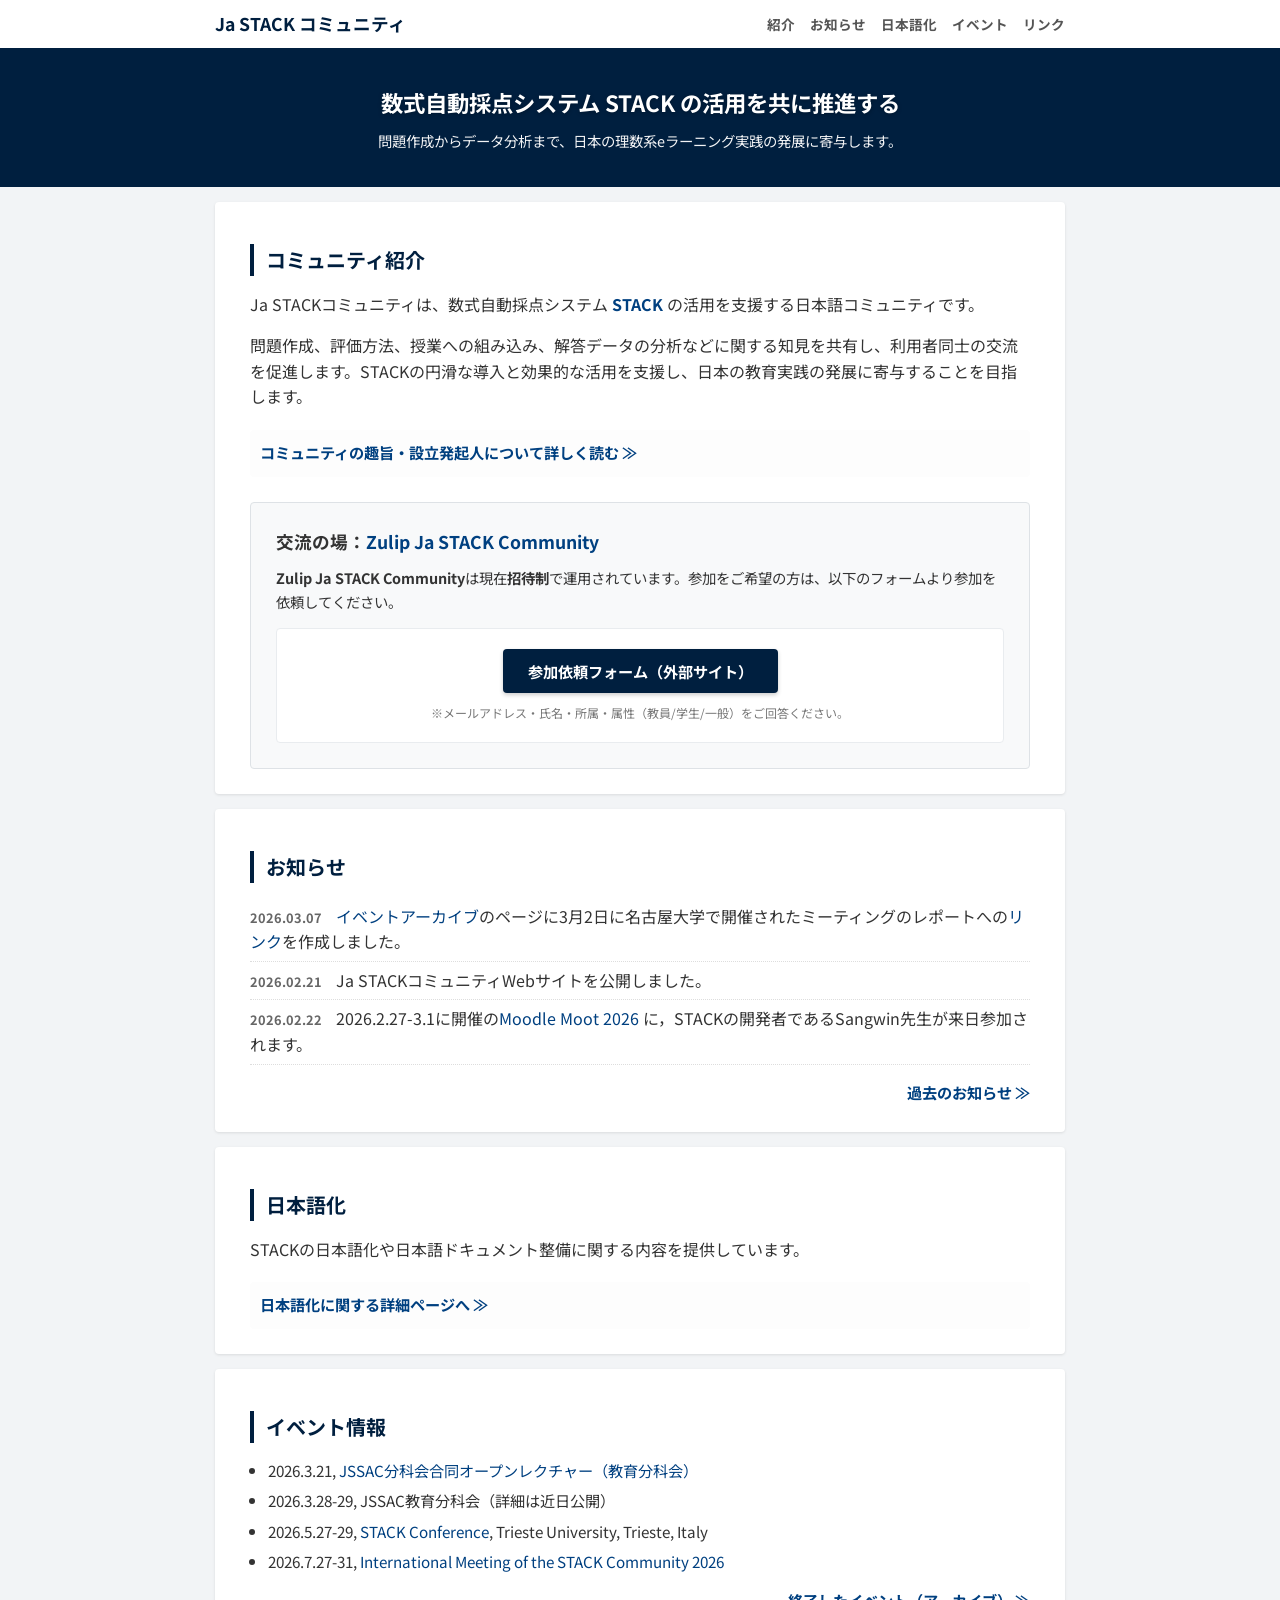
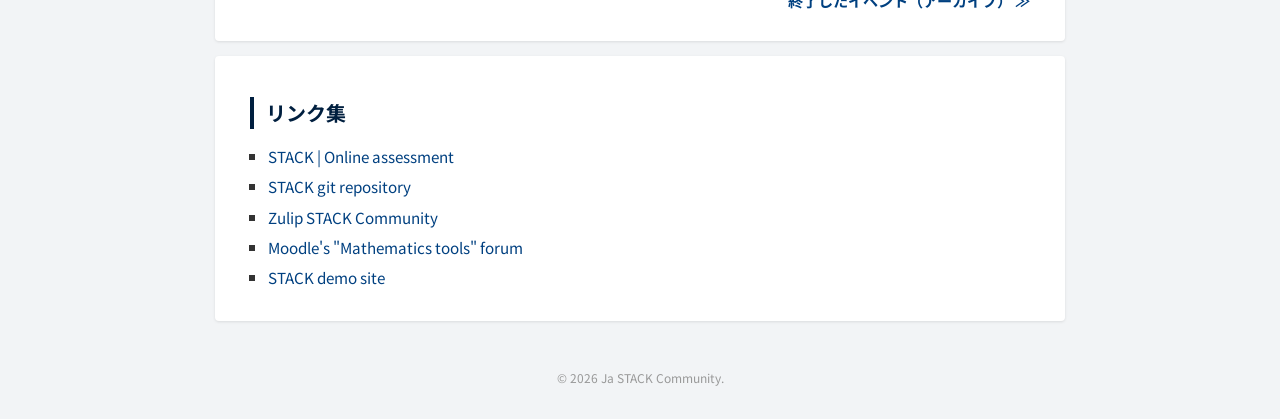
==== index.html @ c094d453 "Update event link for Nagoya meeting report" ====
<!DOCTYPE html>
<html lang="ja">
<head>
    <meta charset="UTF-8">
    <meta name="viewport" content="width=device-width, initial-scale=1.0">
    <title>Ja STACK コミュニティ | STACK活用支援</title>
    <link rel="stylesheet" href="style.css">
    <link rel="preconnect" href="https://fonts.googleapis.com">
    <link rel="preconnect" href="https://fonts.gstatic.com" crossorigin>
    <link href="https://fonts.googleapis.com/css2?family=Noto+Sans+JP:wght@400;700&display=swap" rel="stylesheet">
</head>
<body>

    <header>
        <div class="container">
            <h1><a href="#">Ja STACK コミュニティ</a></h1>
            <nav>
                <ul>
                    <li><a href="#about">紹介</a></li>
                    <li><a href="#news">お知らせ</a></li>
                    <li><a href="#japanese">日本語化</a></li> <li><a href="#events">イベント</a></li>
                    <li><a href="#links">リンク</a></li>
                </ul>
            </nav>
        </div>
    </header>

    <section class="hero">
        <div class="container">
            <h2 class="hero-title">数式自動採点システム STACK の活用を共に推進する</h2>
            <p class="hero-text">問題作成からデータ分析まで、日本の理数系eラーニング実践の発展に寄与します。</p>
        </div>
    </section>

    <main class="container">
        
        <section id="about" class="content-section">
            <h2>コミュニティ紹介</h2>
            <div class="about-summary">
                <p>Ja STACKコミュニティは、数式自動採点システム <strong><a href="https://stack-assessment.org/" target="_blank">STACK</a></strong> の活用を支援する日本語コミュニティです。</p>
                <p>問題作成、評価方法、授業への組み込み、解答データの分析などに関する知見を共有し、利用者同士の交流を促進します。STACKの円滑な導入と効果的な活用を支援し、日本の教育実践の発展に寄与することを目指します。</p>
        
                <div class="concept-link-area">
                    <a href="concept.html" class="more-link">コミュニティの趣旨・設立発起人について詳しく読む ≫</a>
                </div>
            </div>
    
            <div class="platform-box">
                <h3>交流の場：<a href="https://ja-stack-assessment.zulipchat.com/login/" target="_blank">Zulip Ja STACK Community</a></h3>
                    <div class="join-info">
                        <p><strong>Zulip Ja STACK Community</strong>は現在<strong>招待制</strong>で運用されています。参加をご希望の方は、以下のフォームより参加を依頼してください。</p>
                        <div class="form-link-area">
                            <a href="https://forms.gle/62MUxvwn8ZezqgQv7" class="form-btn" target="_blank">参加依頼フォーム（外部サイト）</a>
                            <p class="form-details">※メールアドレス・氏名・所属・属性（教員/学生/一般）をご回答ください。</p>
                        </div>
                    </div>
            </div>
        </section>

        <!--
        <section id="news" class="content-section">
            <h2>お知らせ</h2>
            <ul class="list-unstyled">
                <li><span class="date">2026.02.10</span> <strong>当サイトは現在プレオープン期間中です。正式公開をお待ちください。</strong></li>
                <li><span class="date">2026.02.10</span> <a href="#">お知らせ1</a></li>
            </ul>
        </section>
        -->
        <section id="news" class="content-section">
            <h2>お知らせ</h2>
            <ul class="list-unstyled">
                <li><span class="date">2026.03.07</span> <a href="https://ja-stack-community.github.io/events_archive.html" target="_blank">イベントアーカイブ</a>のページに3月2日に名古屋大学で開催されたミーティングのレポートへの<a href="https://stack-assessment.org/Events/2026-03-03-Nagoya/" target="_blank">リンク</a>を作成しました。</li>
                <li><span class="date">2026.02.21</span> Ja STACKコミュニティWebサイトを公開しました。</li>
                <li><span class="date">2026.02.22</span> 2026.2.27-3.1に開催の<a href="https://moodlejapan.org/course/view.php?id=117" target="_blank">Moodle Moot 2026</a>
        に，STACKの開発者であるSangwin先生が来日参加されます。</li>
            </ul>

            <div class="archive-link-area">
                <a href="news_archive.html" class="more-link">過去のお知らせ ≫</a>
            </div>
        </section>

        <section id="japanese" class="content-section">
            <h2>日本語化</h2>
            <p>STACKの日本語化や日本語ドキュメント整備に関する内容を提供しています。</p>
            <div class="concept-link-area">
                <a href="japanese.html" class="more-link">日本語化に関する詳細ページへ ≫</a>
            </div>
        </section>

        <section id="events" class="content-section">
            <h2>イベント情報</h2>
            <ul class="standard-list">
                <li>2026.3.21, <a href="https://www.jssac.org/Joint/Conf/open_lecture_2025_6.html" target="_blank">JSSAC分科会合同オープンレクチャー（教育分科会）</a></li>
                <li>2026.3.28-29, JSSAC教育分科会（詳細は近日公開）</li>
                <li>2026.5.27-29, <a href="https://sites.google.com/view/stacktrieste2026/home" target="_blank">STACK Conference</a>, Trieste University, Trieste, Italy</li>
                <li>2026.7.27-31, <a href="https://stack-assessment.org/Events/2026-07-27-Conf-2026/" target="_blank">International Meeting of the STACK Community 2026</a></li>                
            </ul>

            <div class="archive-link-area">
                <a href="events_archive.html" class="more-link">終了したイベント（アーカイブ） ≫</a>
            </div>
        </section>

        <section id="links" class="content-section">
            <h2>リンク集</h2>
            <ul class="link-list">
                <li><a href="https://stack-assessment.org/" target="_blank">STACK | Online assessment</a></li>
                <li><a href="https://github.com/maths/moodle-qtype_stack" target="_blank">STACK git repository</a></li>
                <li><a href="https://stack-assessment.zulipchat.com/" target="_blank">Zulip STACK Community</a></li>
                <li><a href="https://moodle.org/mod/forum/view.php?id=752" target="_blank">Moodle's "Mathematics tools" forum</a></li>
                <li><a href="https://stack-demo.maths.ed.ac.uk/demo/" target="_blank">STACK demo site</a></li>
            </ul>
        </section>

    </main>

    <footer>
        <p>&copy; 2026 Ja STACK Community.</p>
    </footer>

</body>
</html>
---- style.css ----
/* 基本設定 */
body {
    font-family: 'Noto Sans JP', sans-serif;
    line-height: 1.6;
    color: #333;
    margin: 0;
    background-color: #f2f4f6;
}

.container {
    max-width: 850px;
    margin: 0 auto;
    padding: 0 20px;
}

a {
    color: #004080;
    text-decoration: none;
    transition: 0.2s;
}

a:hover {
    text-decoration: underline;
}

/* ヘッダー */
header {
    background-color: #fff;
    border-bottom: 2px solid #001f3f;
    padding: 10px 0;
    position: sticky;
    top: 0;
    z-index: 100;
}

header .container {
    display: flex;
    justify-content: space-between;
    align-items: center;
}

header h1 {
    margin: 0;
    font-size: 1.1rem;
}

header h1 a {
    color: #001f3f;
}

nav ul {
    list-style: none;
    display: flex;
    margin: 0;
    padding: 0;
}

nav ul li {
    margin-left: 15px;
}

nav ul li a {
    font-size: 0.85rem;
    font-weight: bold;
    color: #555;
}

/* ヒーローセクション */
.hero {
    background-color: #001f3f; 
    color: #ffffff;
    padding: 35px 0;
    text-align: center;
}

.hero-title {
    color: #ffffff !important;
    font-size: 1.4rem;
    margin: 0 0 8px 0;
    padding: 0;
    border: none;
    text-shadow: 0 1px 4px rgba(0,0,0,0.3);
}

.hero-text {
    color: #ffffff !important;
    margin: 0;
    font-size: 0.9rem;
    opacity: 0.95;
}

/* コンテンツ */
.content-section {
    background: #fff;
    padding: 25px 35px;
    margin: 15px 0;
    border-radius: 4px;
    box-shadow: 0 1px 3px rgba(0,0,0,0.1);
}

h2 {
    border-left: 4px solid #001f3f;
    padding-left: 12px;
    margin-bottom: 15px;
    font-size: 1.25rem;
    color: #001f3f;
}

/* 交流の場セクション（フォームリンク版） */
.platform-box {
    background: #f8f9fa;
    padding: 25px;
    border: 1px solid #dee2e6;
    border-radius: 4px;
    margin-top: 25px;
}

.platform-box h3 {
    margin: 0 0 10px 0;
    font-size: 1.1rem;
}

.join-info p {
    margin: 0 0 15px 0;
    font-size: 0.9rem;
}

.form-link-area {
    background: #fff;
    border: 1px solid #e9ecef;
    padding: 20px;
    text-align: center;
    border-radius: 4px;
}

.form-btn {
    display: inline-block;
    background: #001f3f;
    color: #fff !important;
    padding: 10px 25px;
    border-radius: 4px;
    font-weight: bold;
    font-size: 0.95rem;
    margin-bottom: 10px;
    text-decoration: none !important;
    box-shadow: 0 2px 4px rgba(0,0,0,0.2);
}

.form-btn:hover {
    background: #004080;
    transform: translateY(-1px);
    box-shadow: 0 4px 8px rgba(0,0,0,0.2);
}

.form-details {
    display: block;
    font-size: 0.75rem !important;
    color: #777;
    margin: 0 !important;
}

/* リストスタイル */
.list-unstyled {
    list-style: none;
    padding: 0;
    margin: 0;
}

.list-unstyled li {
    padding: 6px 0;
    border-bottom: 1px dotted #ddd;
}

.date {
    font-size: 0.8rem;
    margin-right: 10px;
    color: #666;
    font-weight: bold;
}

.standard-list, .link-list {
    padding-left: 18px;
    margin: 0;
}

.standard-list li, .link-list li {
    margin-bottom: 6px;
    font-size: 0.95rem;
}

.link-list {
    list-style-type: square;
}

/* フッター */
footer {
    text-align: center;
    padding: 20px 0;
    color: #999;
    font-size: 0.75rem;
}

/* レスポンシブ */
@media (max-width: 600px) {
    header .container {
        flex-direction: column;
    }
    nav ul {
        margin-top: 10px;
    }
    .hero-title {
        font-size: 1.2rem;
    }
    .content-section {
        padding: 20px;
    }
}
/* --- 趣旨説明ページ用追加デザイン --- */

/* 趣旨説明の記事エリア */
.concept-article {
    background: #fff;
    padding: 50px 60px;
    margin: 30px 0;
    line-height: 1.8;
    border-radius: 4px;
    box-shadow: 0 1px 3px rgba(0,0,0,0.1);
    font-family: 'Noto Serif JP', serif;
    color: #222;
}

.concept-title {
    text-align: center;
    border: none;
    padding: 0;
    font-size: 1.8rem;
    margin-bottom: 40px;
    color: #001f3f;
    font-family: 'Noto Sans JP', sans-serif;
}

.concept-article h3 {
    font-family: 'Noto Sans JP', sans-serif;
    border-left: 4px solid #001f3f;
    padding-left: 12px;
    margin-top: 40px;
    font-size: 1.25rem;
    color: #001f3f;
}

.concept-hr {
    border: 0;
    border-top: 1px solid #eee;
    margin: 40px 0;
}

/* 発起人リスト：1カラムに変更 */
.founder-list {
    list-style: none;
    padding: 0;
    margin: 20px 0;
}

.founder-list li {
    font-size: 0.95rem;
    padding: 8px 0;
    border-bottom: 1px solid #f5f5f5;
    font-family: 'Noto Sans JP', sans-serif; /* 氏名はゴシック系で見やすく */
}

/* リンクのデザイン */
.concept-link-area {
    margin-top: 15px;
}

.more-link {
    font-weight: bold;
    color: #004080;
    font-size: 0.95rem;
    border-bottom: 1px solid #004080;
    padding-bottom: 2px;
}

.more-link:hover {
    color: #d9534f;
    border-bottom-color: #d9534f;
    text-decoration: none;
}

.back-home {
    margin-top: 50px;
    text-align: center;
}

.btn-outline {
    display: inline-block;
    border: 2px solid #001f3f;
    color: #001f3f;
    padding: 10px 30px;
    border-radius: 4px;
    font-weight: bold;
    font-family: 'Noto Sans JP', sans-serif;
}

.btn-outline:hover {
    background: #001f3f;
    color: #fff;
    text-decoration: none;
}

/* レスポンシブ調整 */
@media (max-width: 600px) {
    .concept-article {
        padding: 30px 20px;
    }
    .founder-list {
        grid-template-columns: 1fr;
    }
}

/* トップページのリンクエリア */
.concept-link-area {
    margin-top: 20px;
    padding: 10px;
    background: #fdfdfd;
    border-radius: 4px;
}

.more-link {
    display: inline-block;
    font-weight: bold;
    color: #004080;
    font-size: 0.95rem;
    transition: 0.3s;
    border-bottom: 1px solid transparent;
}

.more-link:hover {
    color: #d9534f;
    border-bottom: 1px solid #d9534f;
    text-decoration: none;
}

.back-home {
    margin-top: 50px;
    text-align: center;
}

.btn-outline {
    display: inline-block;
    border: 2px solid #001f3f;
    color: #001f3f;
    padding: 10px 40px;
    border-radius: 4px;
    font-weight: bold;
    font-family: 'Noto Sans JP', sans-serif;
    transition: 0.3s;
}

.btn-outline:hover {
    background: #001f3f;
    color: #fff;
    text-decoration: none;
}

@media (max-width: 600px) {
    .concept-article {
        padding: 30px 20px;
    }
}
/* 準備中リボンのスタイル（修正版） */
/*
body::before {
    content: "PRE-OPEN / 準備中";
    position: fixed;
    top: 25px;
    right: -70px;
    transform: rotate(45deg);
    width: 350px;
    background-color: rgba(217, 83, 79, 0.95);
    color: white;
    text-align: center;
    line-height: 45px;
    font-size: 1rem;
    font-weight: bold;
    z-index: 1000;
    box-shadow: 0 2px 8px rgba(0,0,0,0.3);
    pointer-events: none;
    padding-left: 20px;
}
*/
/* アーカイブページ用のスタイル */
.archive-year {
    margin-bottom: 30px;
}

.archive-year h3 {
    font-size: 1.1rem;
    color: #001f3f;
    border-bottom: 1px solid #eee;
    padding-bottom: 5px;
    margin-bottom: 10px;
}

.archive-link-area {
    margin-top: 15px;
    text-align: right; /* 右寄せにすることで「次へ」のニュアンスを出す */
}
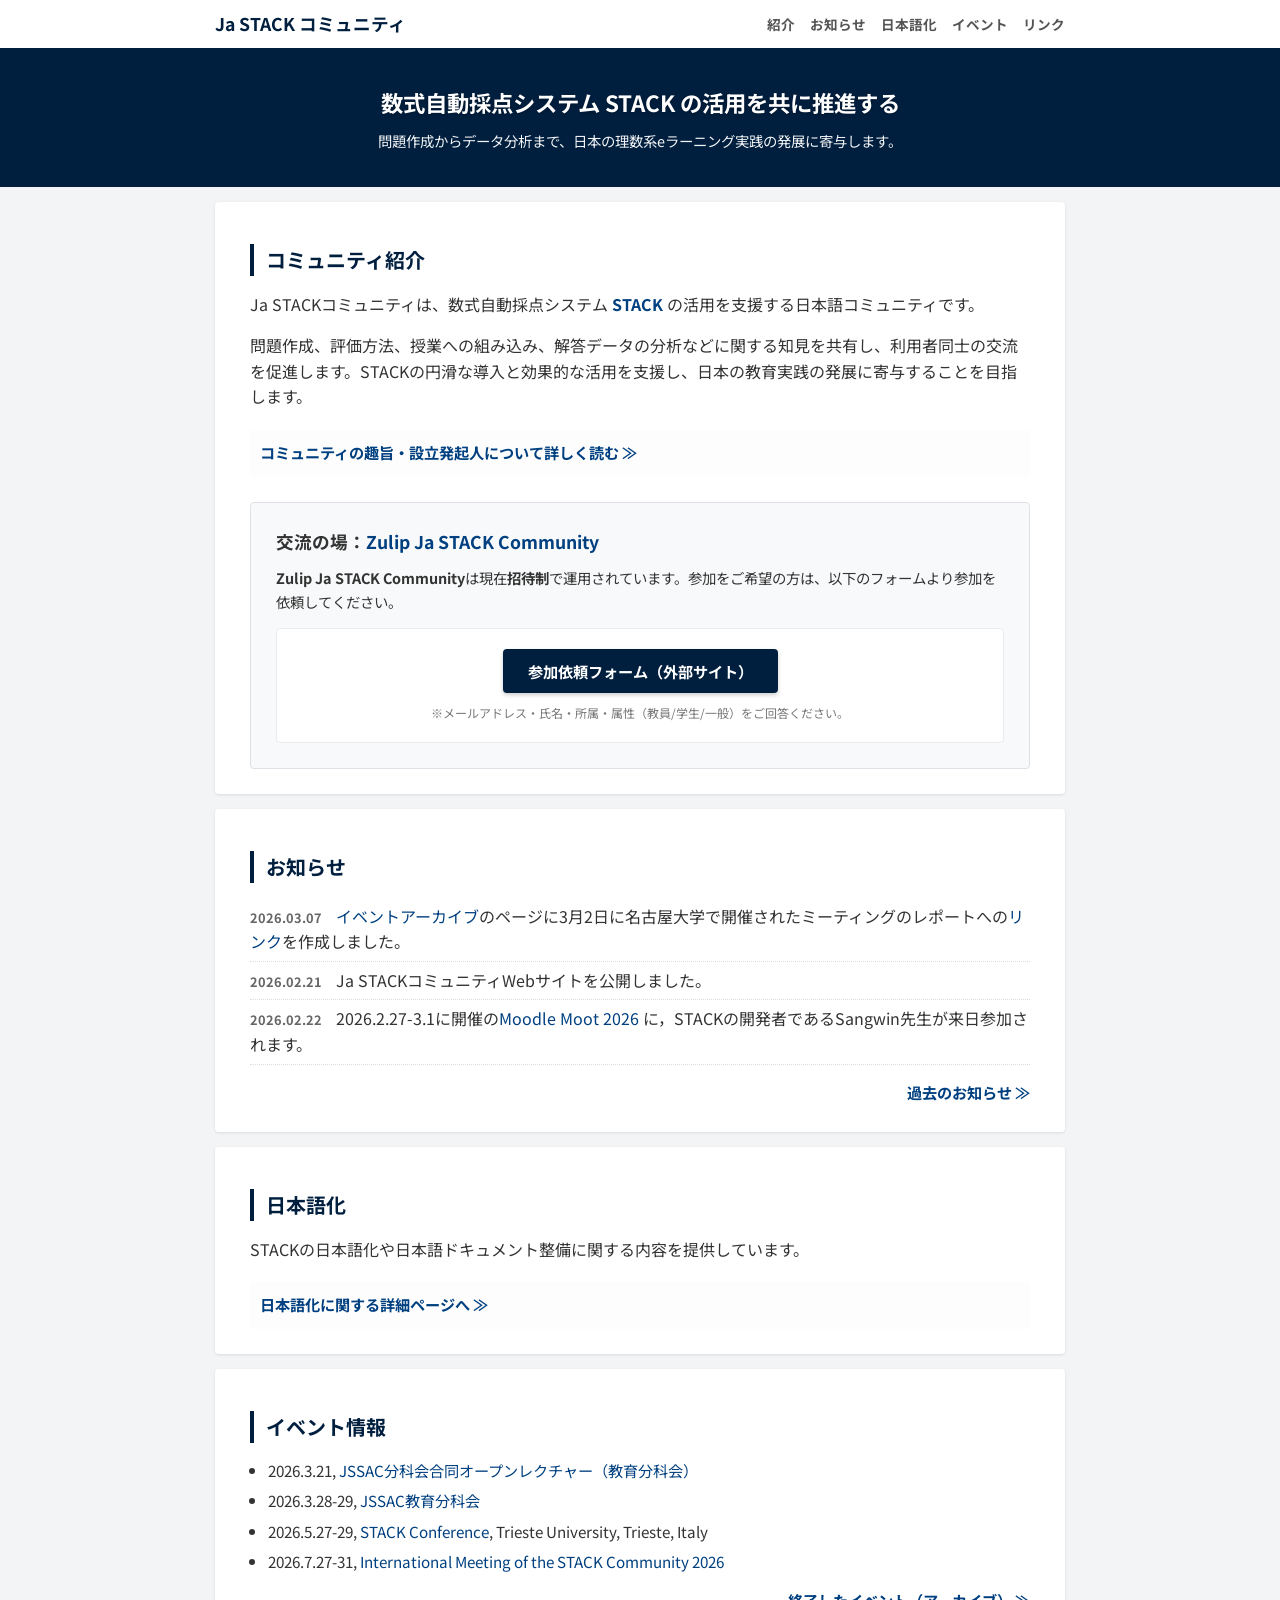
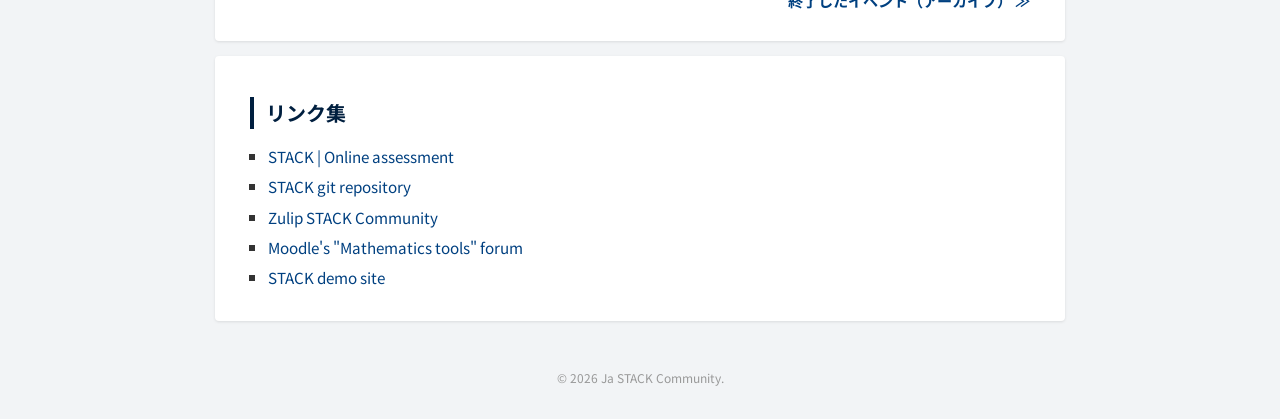
==== commit 7e8946e0: "Update event link for JSSAC教育分科会" ====
--- a/index.html
+++ b/index.html
@@ -92,7 +92,7 @@
             <h2>イベント情報</h2>
             <ul class="standard-list">
                 <li>2026.3.21, <a href="https://www.jssac.org/Joint/Conf/open_lecture_2025_6.html" target="_blank">JSSAC分科会合同オープンレクチャー（教育分科会）</a></li>
-                <li>2026.3.28-29, JSSAC教育分科会（詳細は近日公開）</li>
+                <li>2026.3.28-29, <a href="https://www.jssac.org/Education/Conf/edu202603.html" target="_blank">JSSAC教育分科会</a></li>
                 <li>2026.5.27-29, <a href="https://sites.google.com/view/stacktrieste2026/home" target="_blank">STACK Conference</a>, Trieste University, Trieste, Italy</li>
                 <li>2026.7.27-31, <a href="https://stack-assessment.org/Events/2026-07-27-Conf-2026/" target="_blank">International Meeting of the STACK Community 2026</a></li>                
             </ul>
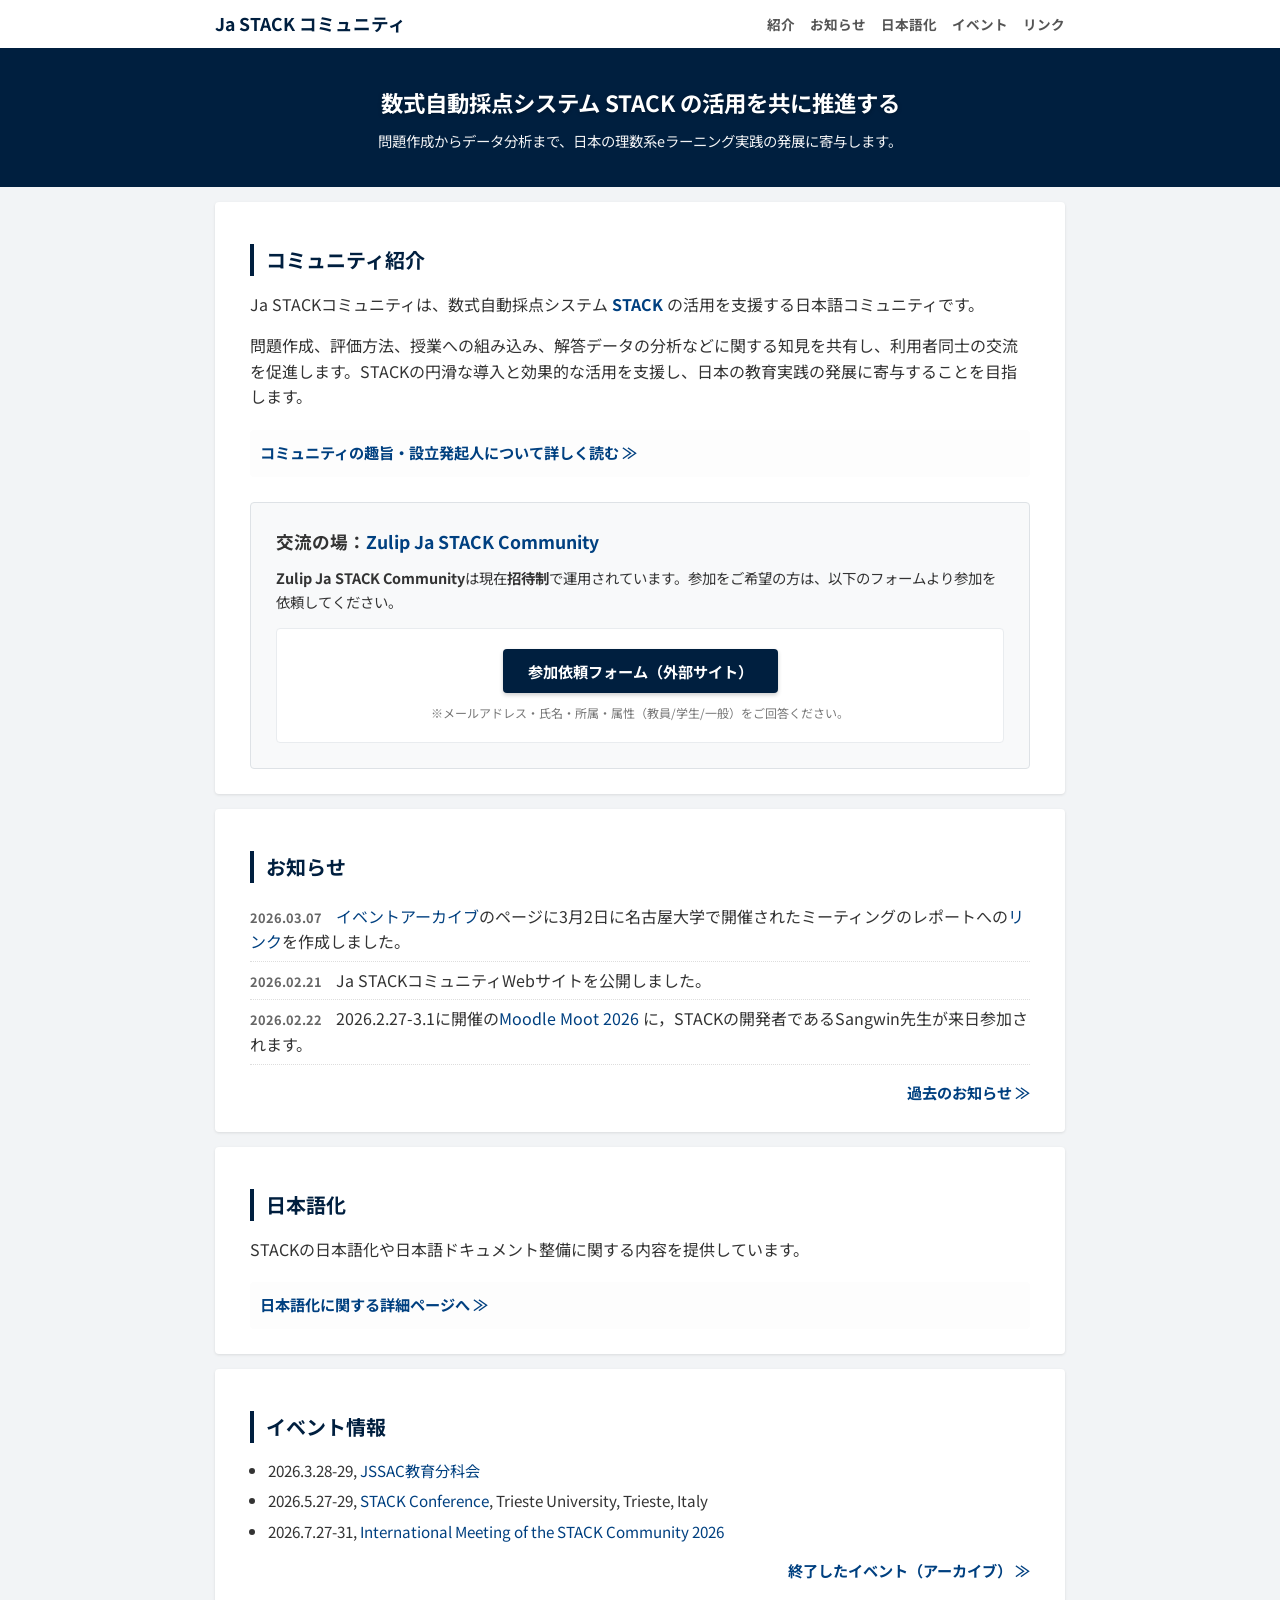
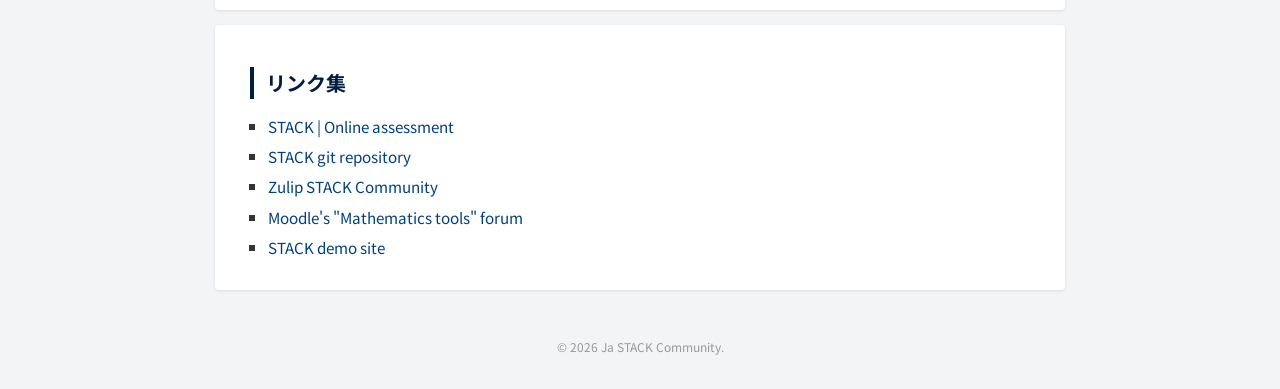
==== commit dd14e506: "Remove JSSAC open lecture event from index.html Removed an event listing for the JSSAC open lecture." ====
--- a/index.html
+++ b/index.html
@@ -91,7 +91,6 @@
         <section id="events" class="content-section">
             <h2>イベント情報</h2>
             <ul class="standard-list">
-                <li>2026.3.21, <a href="https://www.jssac.org/Joint/Conf/open_lecture_2025_6.html" target="_blank">JSSAC分科会合同オープンレクチャー（教育分科会）</a></li>
                 <li>2026.3.28-29, <a href="https://www.jssac.org/Education/Conf/edu202603.html" target="_blank">JSSAC教育分科会</a></li>
                 <li>2026.5.27-29, <a href="https://sites.google.com/view/stacktrieste2026/home" target="_blank">STACK Conference</a>, Trieste University, Trieste, Italy</li>
                 <li>2026.7.27-31, <a href="https://stack-assessment.org/Events/2026-07-27-Conf-2026/" target="_blank">International Meeting of the STACK Community 2026</a></li>                
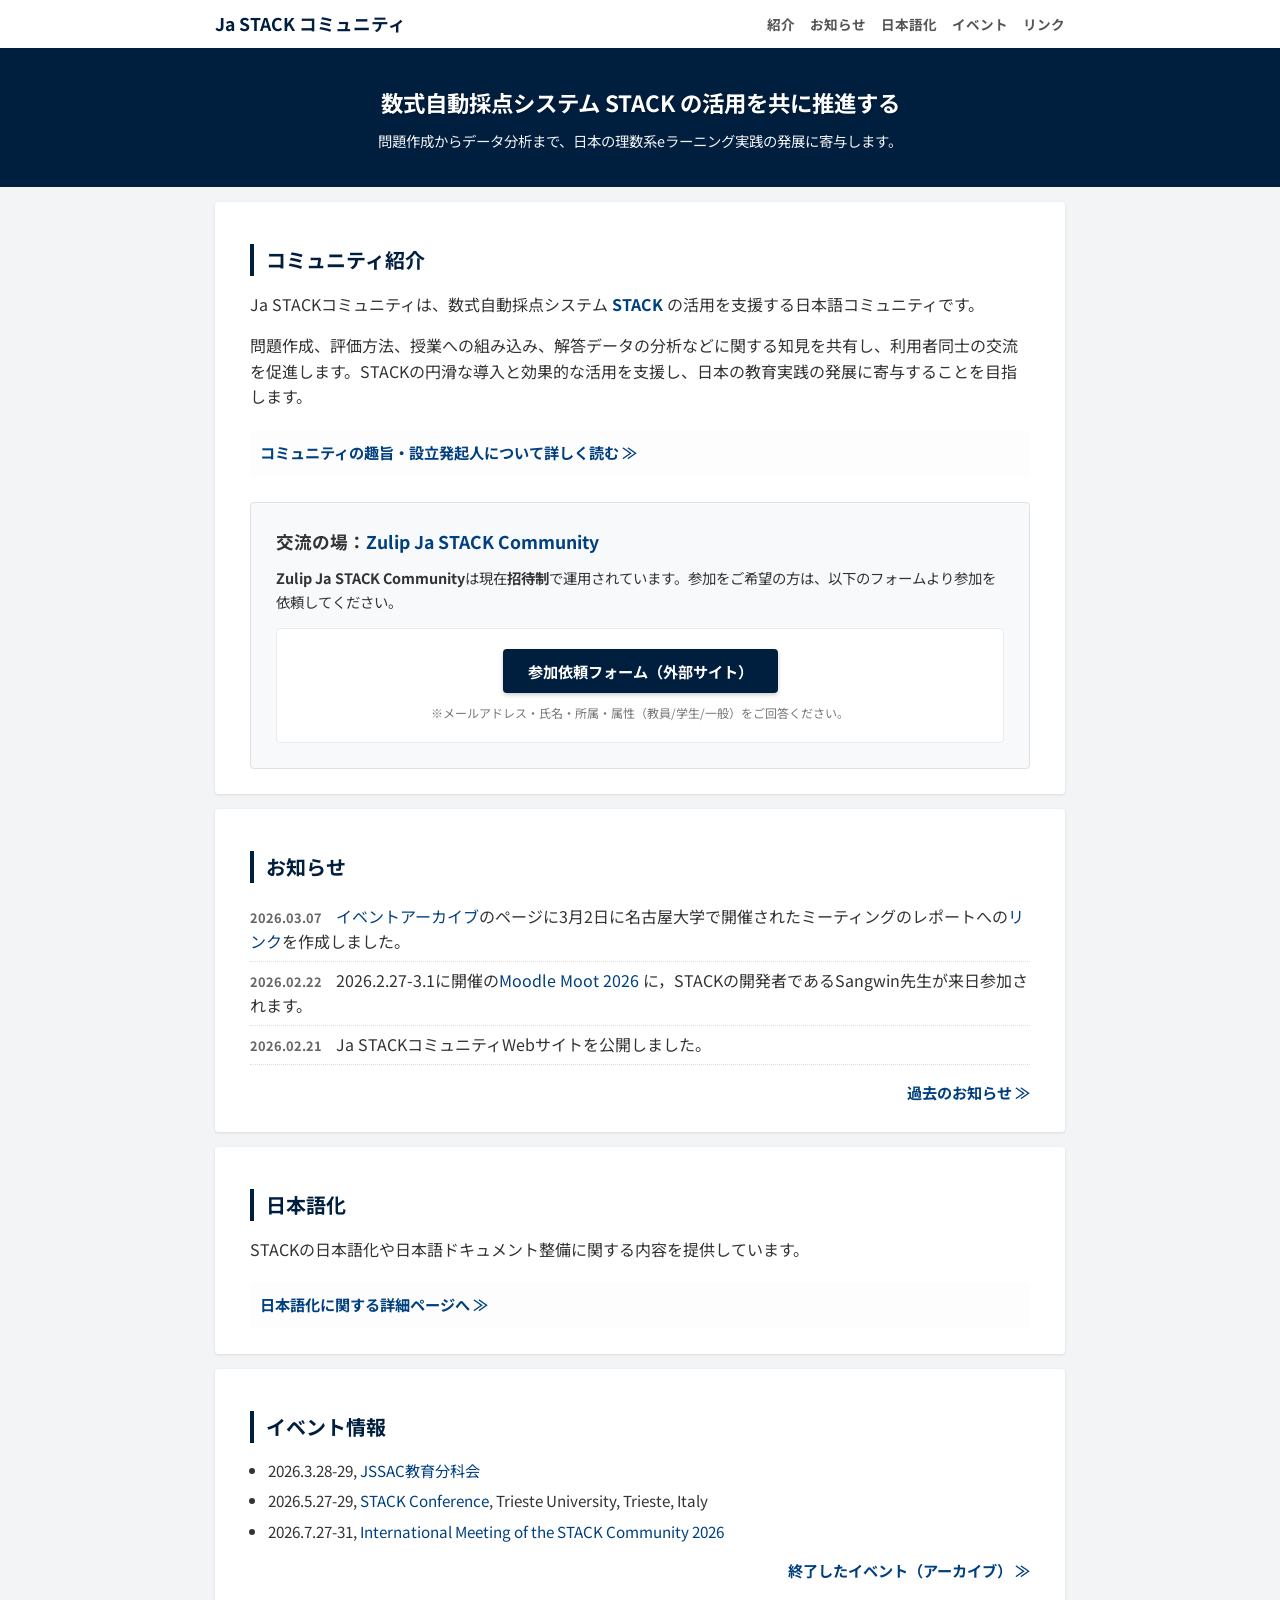
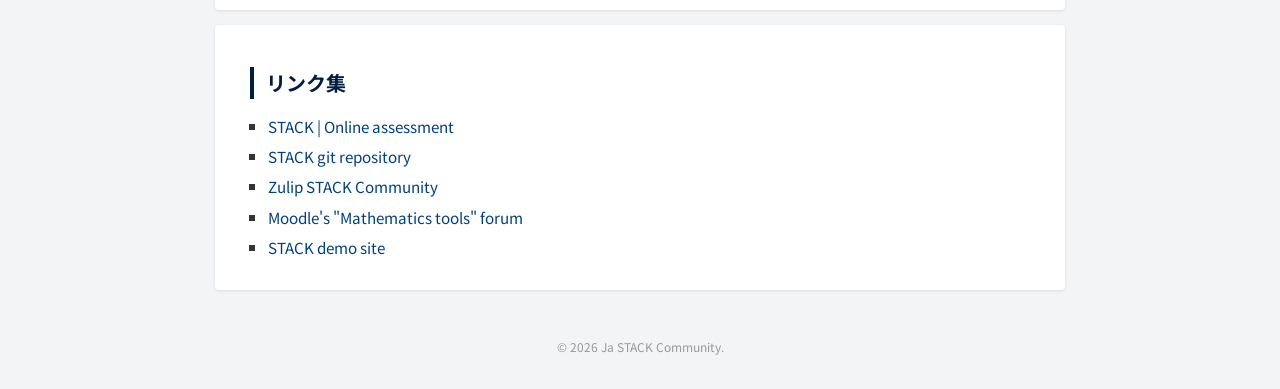
==== commit cfe5d314: "Add news item about Ja STACK community website launch" ====
--- a/index.html
+++ b/index.html
@@ -70,9 +70,9 @@
             <h2>お知らせ</h2>
             <ul class="list-unstyled">
                 <li><span class="date">2026.03.07</span> <a href="https://ja-stack-community.github.io/events_archive.html" target="_blank">イベントアーカイブ</a>のページに3月2日に名古屋大学で開催されたミーティングのレポートへの<a href="https://stack-assessment.org/Events/2026-03-03-Nagoya/" target="_blank">リンク</a>を作成しました。</li>
-                <li><span class="date">2026.02.21</span> Ja STACKコミュニティWebサイトを公開しました。</li>
                 <li><span class="date">2026.02.22</span> 2026.2.27-3.1に開催の<a href="https://moodlejapan.org/course/view.php?id=117" target="_blank">Moodle Moot 2026</a>
         に，STACKの開発者であるSangwin先生が来日参加されます。</li>
+                <li><span class="date">2026.02.21</span> Ja STACKコミュニティWebサイトを公開しました。</li>
             </ul>
 
             <div class="archive-link-area">
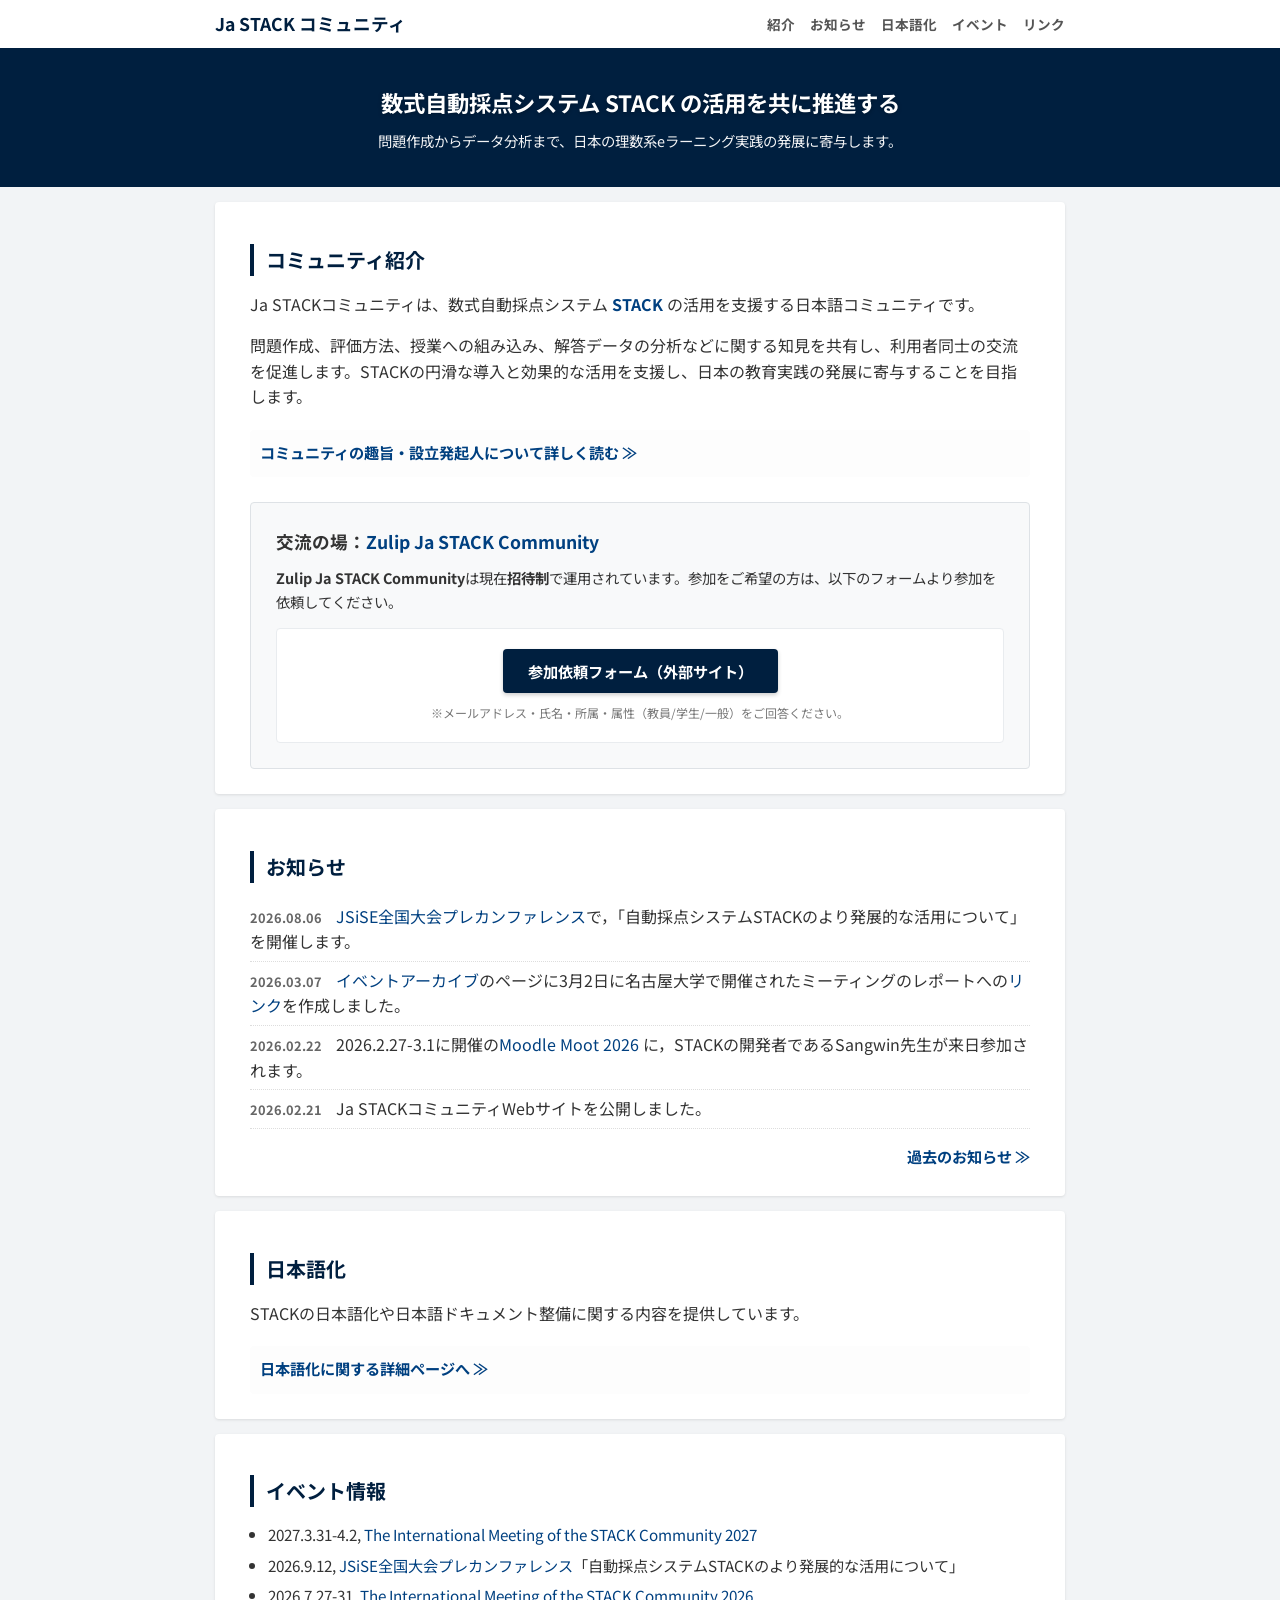
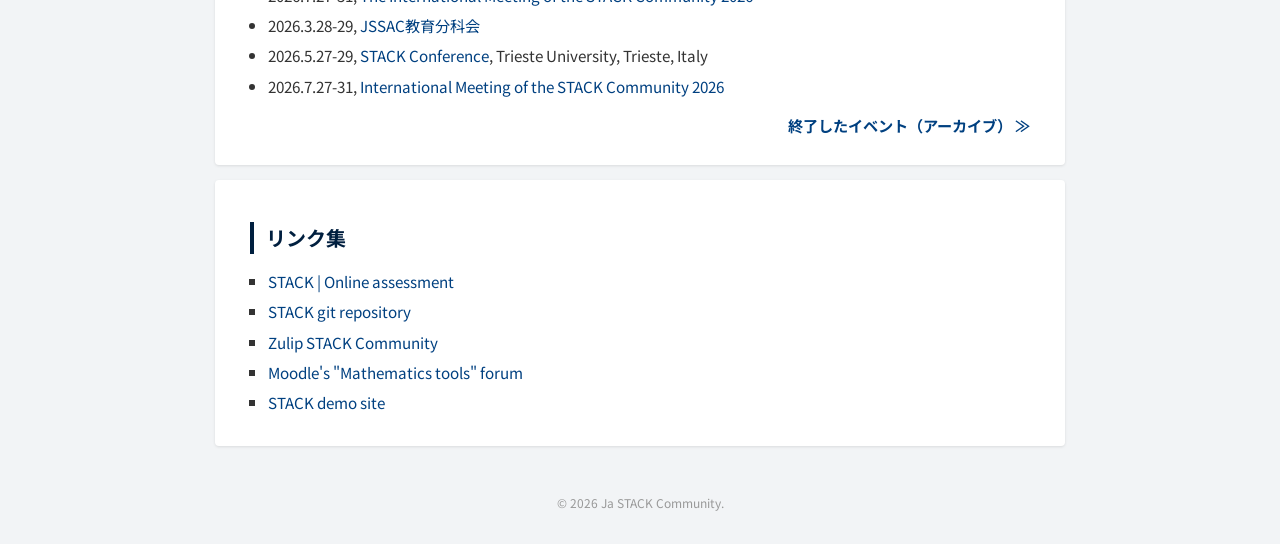
==== commit 9fdffd2e: "Add upcoming events to index.html お知らせ，イベント情報更新" ====
--- a/index.html
+++ b/index.html
@@ -69,6 +69,7 @@
         <section id="news" class="content-section">
             <h2>お知らせ</h2>
             <ul class="list-unstyled">
+                <li><span class="date">2026.08.06</span> <a href="https://taikai2026.jsise.org/programme/%E3%83%97%E3%83%AC%E3%82%AB%E3%83%B3%E3%83%95%E3%82%A1%E3%83%AC%E3%83%B3%E3%82%B9" target="_blank">JSiSE全国大会プレカンファレンス</a>で，「自動採点システムSTACKのより発展的な活用について」を開催します。</li>
                 <li><span class="date">2026.03.07</span> <a href="https://ja-stack-community.github.io/events_archive.html" target="_blank">イベントアーカイブ</a>のページに3月2日に名古屋大学で開催されたミーティングのレポートへの<a href="https://stack-assessment.org/Events/2026-03-03-Nagoya/" target="_blank">リンク</a>を作成しました。</li>
                 <li><span class="date">2026.02.22</span> 2026.2.27-3.1に開催の<a href="https://moodlejapan.org/course/view.php?id=117" target="_blank">Moodle Moot 2026</a>
         に，STACKの開発者であるSangwin先生が来日参加されます。</li>
@@ -91,6 +92,9 @@
         <section id="events" class="content-section">
             <h2>イベント情報</h2>
             <ul class="standard-list">
+                <li>2027.3.31-4.2, <a href="https://math.ethz.ch/news-and-events/events/conferences-and-workshops/2027/stack-conference.html" target="_blank">The International Meeting of the STACK Community 2027</a></li>
+                <li>2026.9.12, <a href="https://taikai2026.jsise.org/programme/%E3%83%97%E3%83%AC%E3%82%AB%E3%83%B3%E3%83%95%E3%82%A1%E3%83%AC%E3%83%B3%E3%82%B9" target="_blank">JSiSE全国大会プレカンファレンス</a>「自動採点システムSTACKのより発展的な活用について」</li>
+                <li>2026.7.27-31, <a href="https://stack-assessment.org/Events/2026-07-27-Conf-2026/" target="_blank">The International Meeting of the STACK Community 2026</a></li>
                 <li>2026.3.28-29, <a href="https://www.jssac.org/Education/Conf/edu202603.html" target="_blank">JSSAC教育分科会</a></li>
                 <li>2026.5.27-29, <a href="https://sites.google.com/view/stacktrieste2026/home" target="_blank">STACK Conference</a>, Trieste University, Trieste, Italy</li>
                 <li>2026.7.27-31, <a href="https://stack-assessment.org/Events/2026-07-27-Conf-2026/" target="_blank">International Meeting of the STACK Community 2026</a></li>                
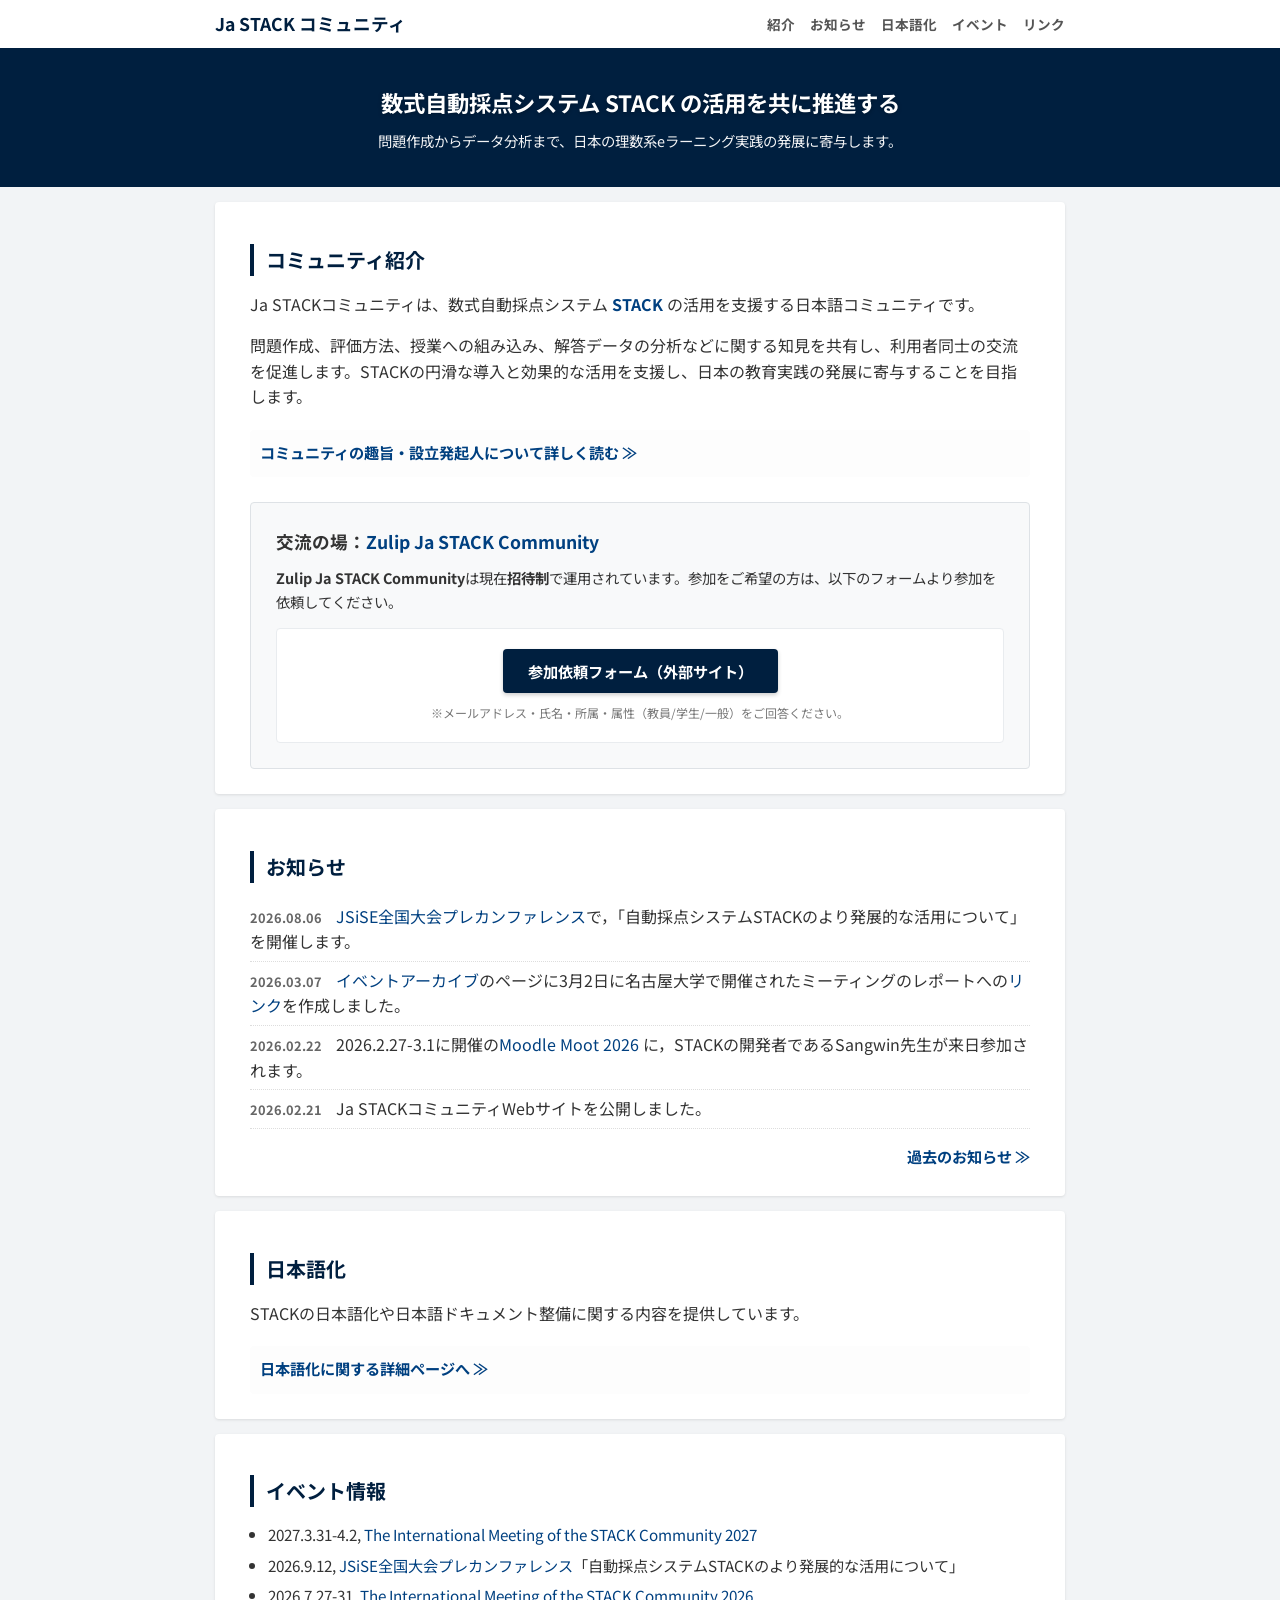
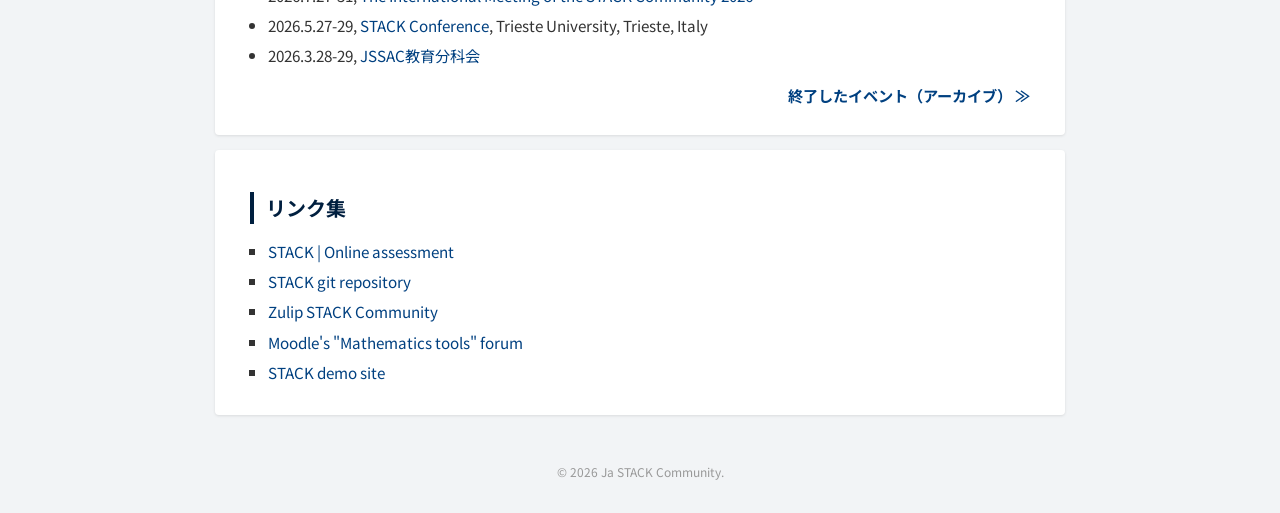
==== commit 353148ae: "Fix duplicate event entry in index.html イベント情報の重複を削除" ====
--- a/index.html
+++ b/index.html
@@ -95,9 +95,8 @@
                 <li>2027.3.31-4.2, <a href="https://math.ethz.ch/news-and-events/events/conferences-and-workshops/2027/stack-conference.html" target="_blank">The International Meeting of the STACK Community 2027</a></li>
                 <li>2026.9.12, <a href="https://taikai2026.jsise.org/programme/%E3%83%97%E3%83%AC%E3%82%AB%E3%83%B3%E3%83%95%E3%82%A1%E3%83%AC%E3%83%B3%E3%82%B9" target="_blank">JSiSE全国大会プレカンファレンス</a>「自動採点システムSTACKのより発展的な活用について」</li>
                 <li>2026.7.27-31, <a href="https://stack-assessment.org/Events/2026-07-27-Conf-2026/" target="_blank">The International Meeting of the STACK Community 2026</a></li>
+                <li>2026.5.27-29, <a href="https://sites.google.com/view/stacktrieste2026/home" target="_blank">STACK Conference</a>, Trieste University, Trieste, Italy</li>
                 <li>2026.3.28-29, <a href="https://www.jssac.org/Education/Conf/edu202603.html" target="_blank">JSSAC教育分科会</a></li>
-                <li>2026.5.27-29, <a href="https://sites.google.com/view/stacktrieste2026/home" target="_blank">STACK Conference</a>, Trieste University, Trieste, Italy</li>
-                <li>2026.7.27-31, <a href="https://stack-assessment.org/Events/2026-07-27-Conf-2026/" target="_blank">International Meeting of the STACK Community 2026</a></li>                
             </ul>
 
             <div class="archive-link-area">
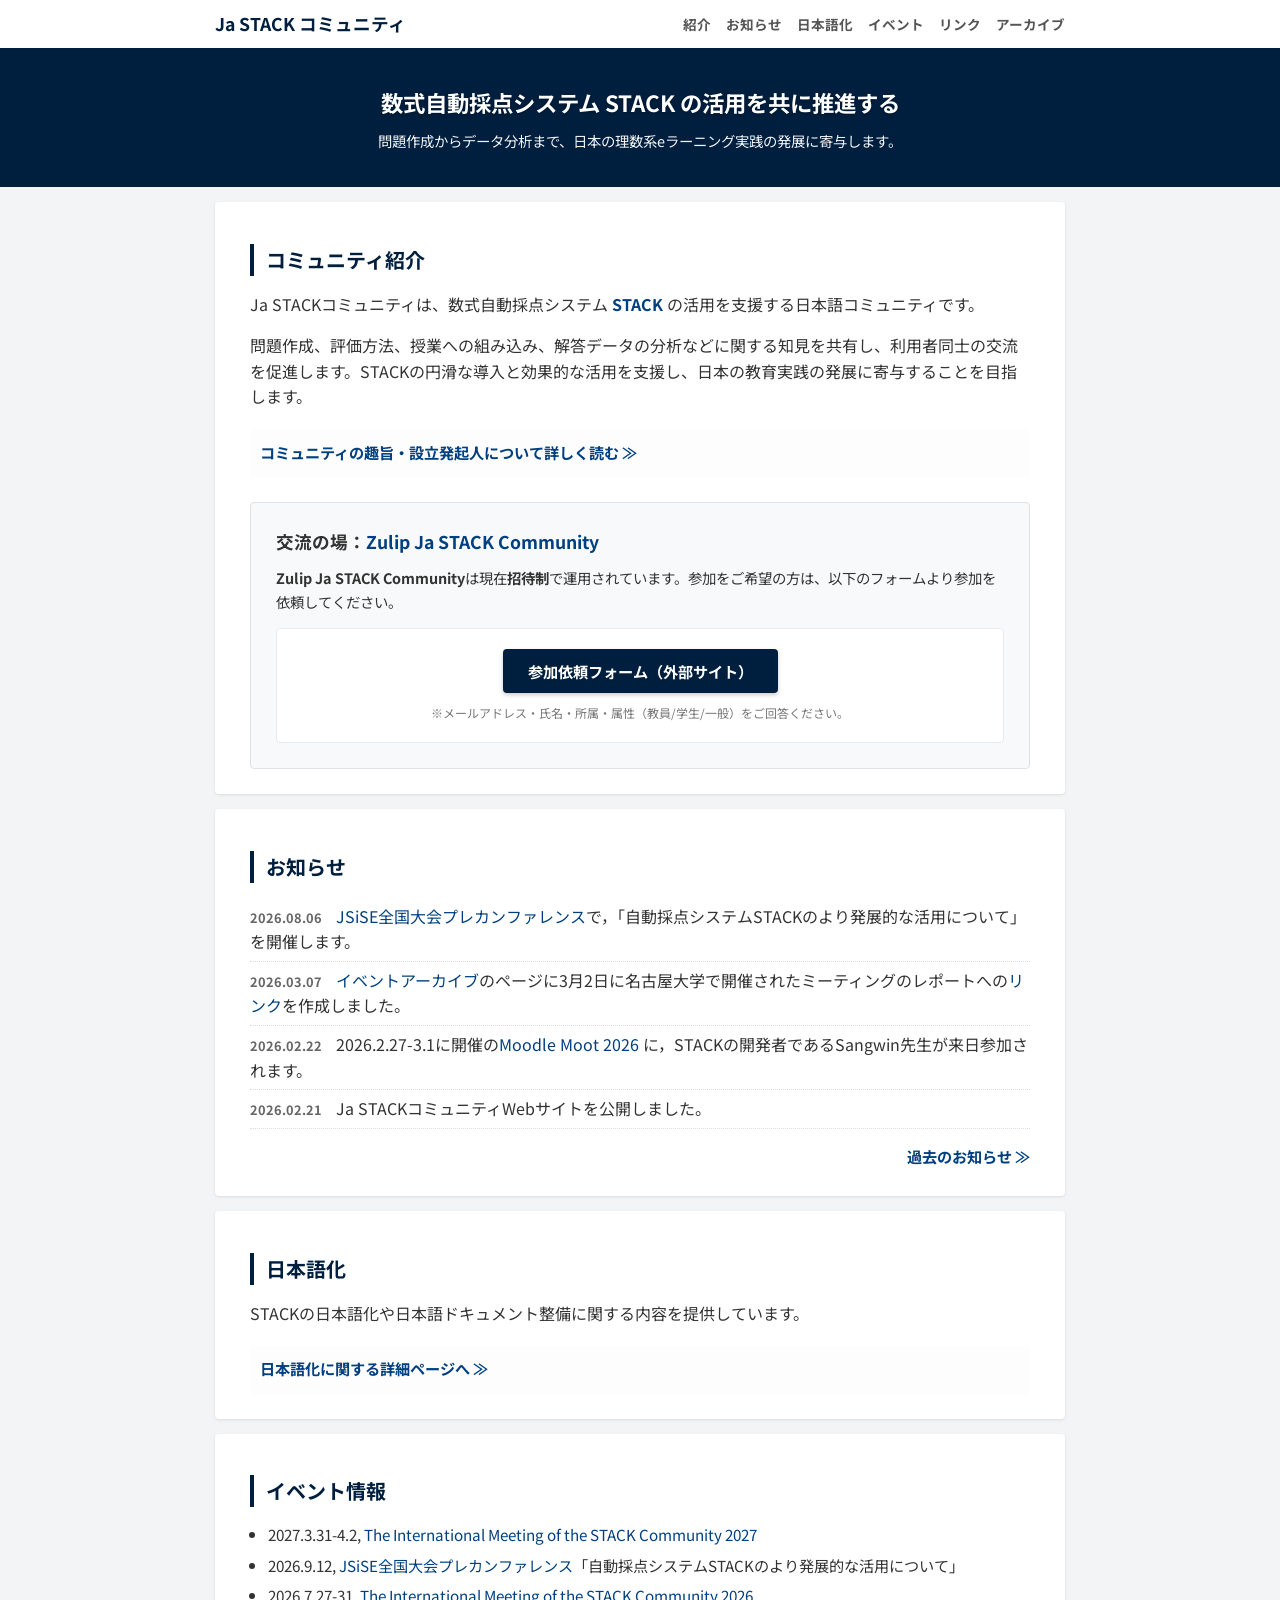
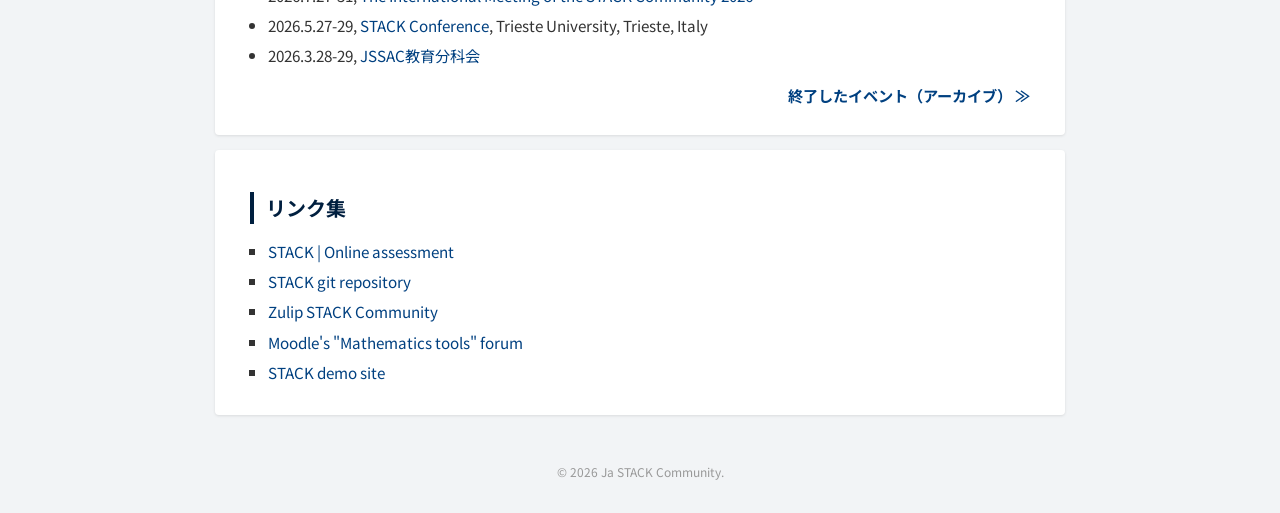
==== commit a9d931be: "Add archive menu link, rename news_archive.html to old_news.html with redirect - Add 'アーカイブ' link to" ====
--- a/index.html
+++ b/index.html
@@ -20,6 +20,7 @@
                     <li><a href="#news">お知らせ</a></li>
                     <li><a href="#japanese">日本語化</a></li> <li><a href="#events">イベント</a></li>
                     <li><a href="#links">リンク</a></li>
+                    <li><a href="events_archive.html">アーカイブ</a></li>
                 </ul>
             </nav>
         </div>
@@ -77,7 +78,7 @@
             </ul>
 
             <div class="archive-link-area">
-                <a href="news_archive.html" class="more-link">過去のお知らせ ≫</a>
+                <a href="old_news.html" class="more-link">過去のお知らせ ≫</a>
             </div>
         </section>
 
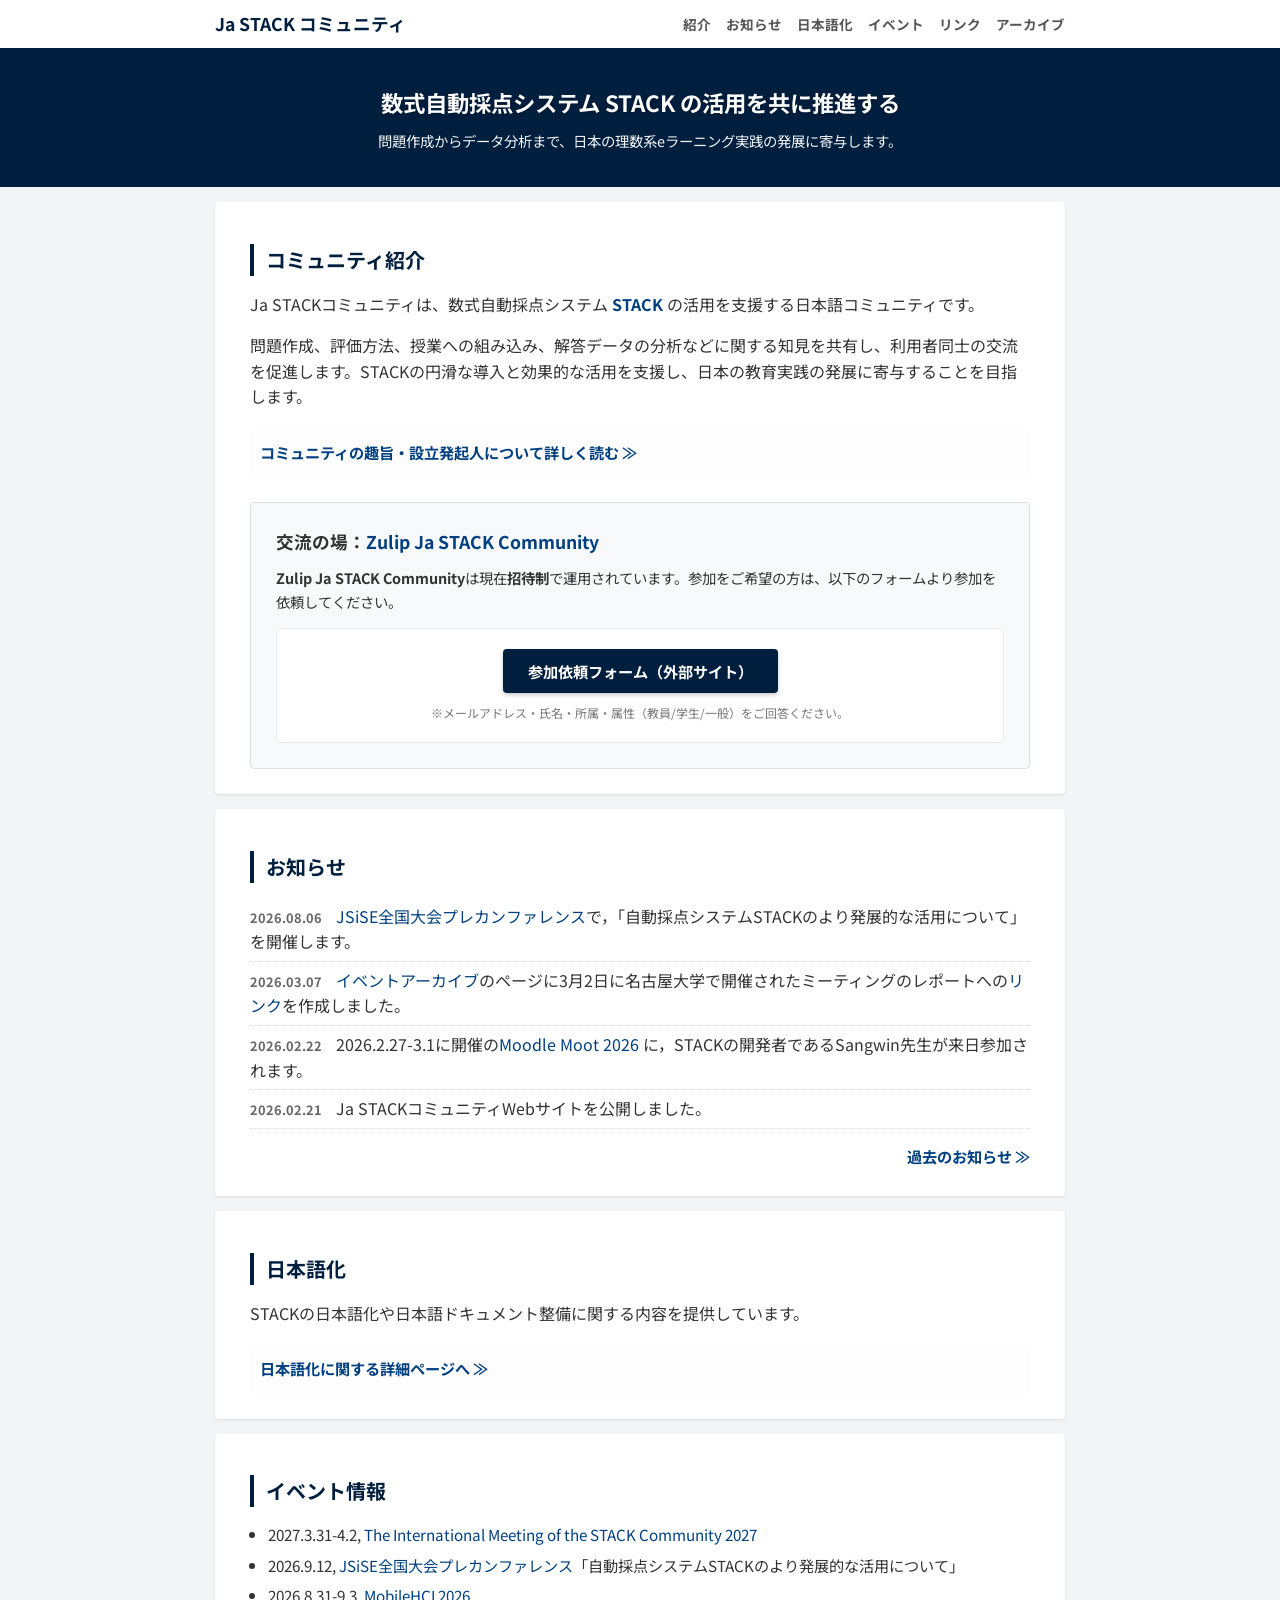
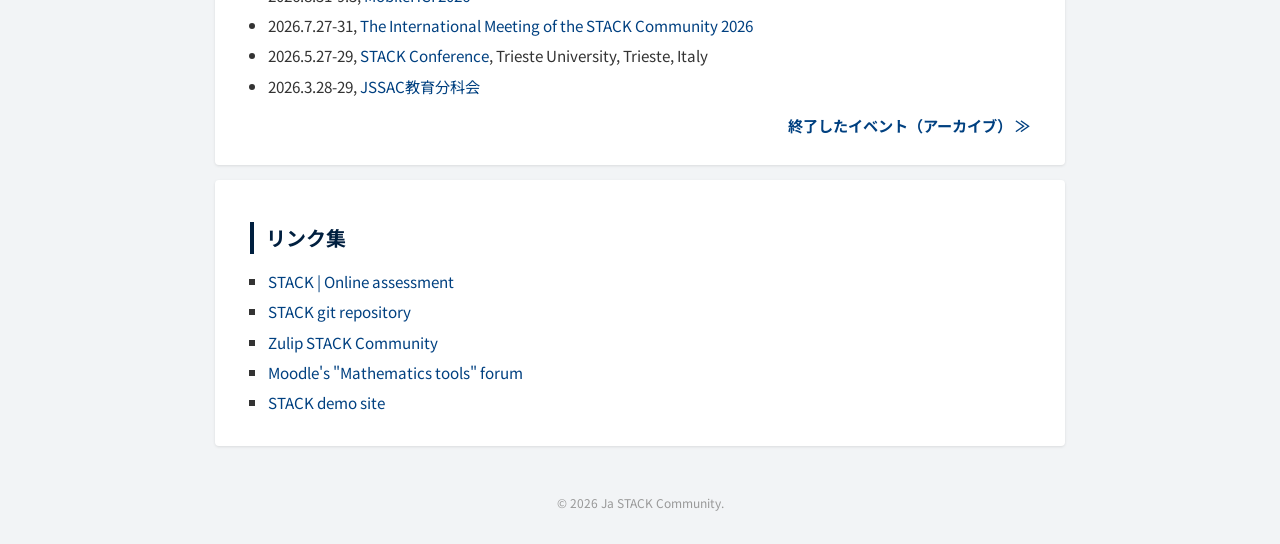
==== commit 2542bb39: "Add MobileHCI 2026 to events in index.html Co-Authored-By: Claude Sonnet 5.5 <noreply@anthropic.com>" ====
--- a/index.html
+++ b/index.html
@@ -95,6 +95,7 @@
             <ul class="standard-list">
                 <li>2027.3.31-4.2, <a href="https://math.ethz.ch/news-and-events/events/conferences-and-workshops/2027/stack-conference.html" target="_blank">The International Meeting of the STACK Community 2027</a></li>
                 <li>2026.9.12, <a href="https://taikai2026.jsise.org/programme/%E3%83%97%E3%83%AC%E3%82%AB%E3%83%B3%E3%83%95%E3%82%A1%E3%83%AC%E3%83%B3%E3%82%B9" target="_blank">JSiSE全国大会プレカンファレンス</a>「自動採点システムSTACKのより発展的な活用について」</li>
+                <li>2026.8.31-9.3, <a href="https://mobilehci.acm.org/2026/" target="_blank">MobileHCI 2026</a></li>
                 <li>2026.7.27-31, <a href="https://stack-assessment.org/Events/2026-07-27-Conf-2026/" target="_blank">The International Meeting of the STACK Community 2026</a></li>
                 <li>2026.5.27-29, <a href="https://sites.google.com/view/stacktrieste2026/home" target="_blank">STACK Conference</a>, Trieste University, Trieste, Italy</li>
                 <li>2026.3.28-29, <a href="https://www.jssac.org/Education/Conf/edu202603.html" target="_blank">JSSAC教育分科会</a></li>
